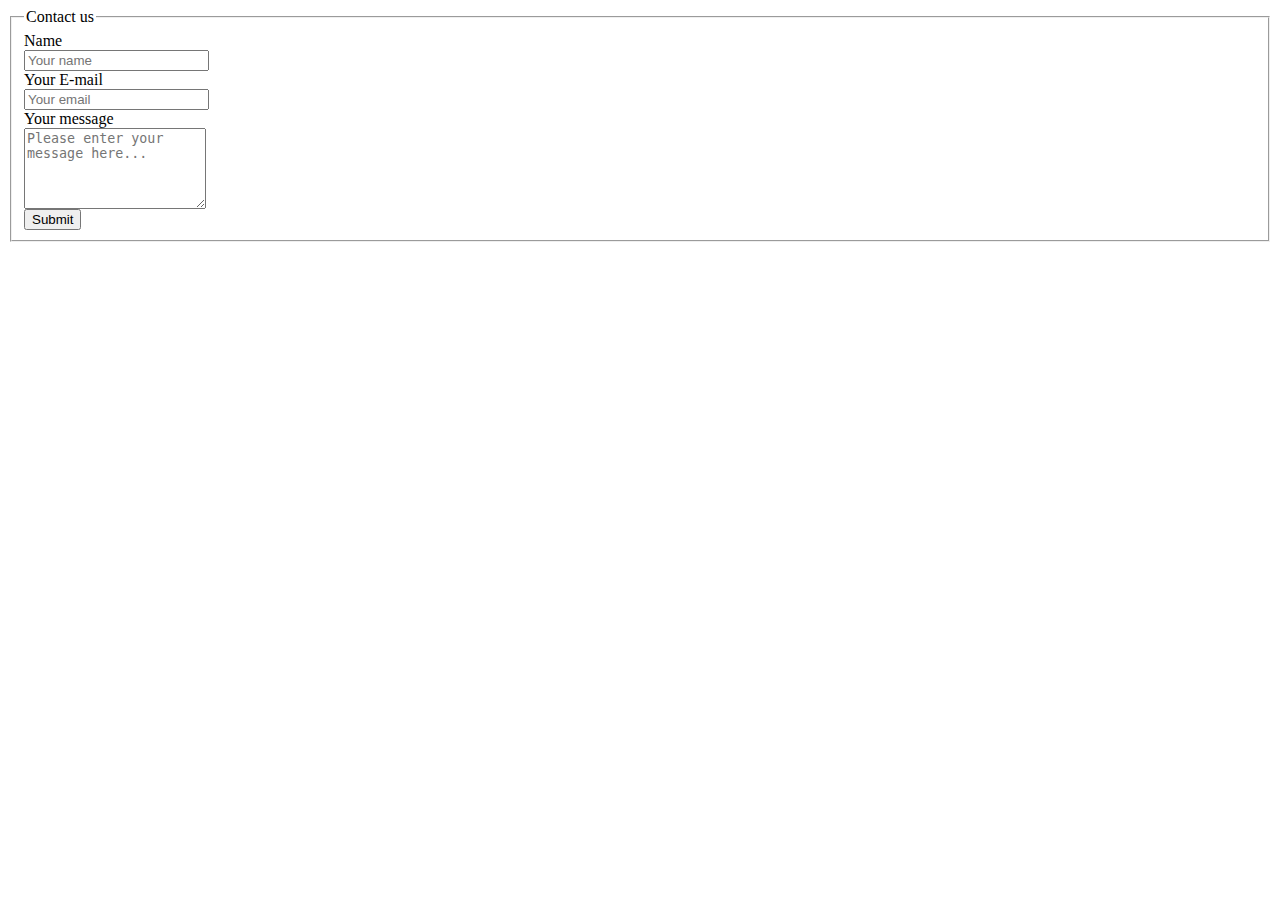
==== docs/index.html @ 9e226d65 "added webpages" ====
<html>
    
    <head>
        <link rel="stylesheet" href="https://maxcdn.bootstrapcdn.com/bootstrap/4.0.0-beta.2/css/bootstrap.min.css" integrity="sha384-PsH8R72JQ3SOdhVi3uxftmaW6Vc51MKb0q5P2rRUpPvrszuE4W1povHYgTpBfshb"
            crossorigin="anonymous">
        <link rel="stylesheet" href="css/formatting.css">
        <link href="https://fonts.googleapis.com/css?family=Open+Sans" rel="stylesheet">
    </head>
    
    
    
    <body>
         
        <div class="container">
            <div class="row">
                <div class="col-md-6 col-md-offset-3">
                  <div class="well well-sm">
                    <form class="form-horizontal" action="" method="post">
                    <fieldset>
                      <legend class="text-center">Contact us</legend>
              
                      <!-- Name input-->
                      <div class="form-group">
                        <label class="col-md-3 control-label" for="name">Name</label>
                        <div class="col-md-9">
                          <input id="name" name="name" type="text" placeholder="Your name" class="form-control">
                        </div>
                      </div>
              
                      <!-- Email input-->
                      <div class="form-group">
                        <label class="col-md-3 control-label" for="email">Your E-mail</label>
                        <div class="col-md-9">
                          <input id="email" name="email" type="text" placeholder="Your email" class="form-control">
                        </div>
                      </div>
              
                      <!-- Message body -->
                      <div class="form-group">
                        <label class="col-md-3 control-label" for="message">Your message</label>
                        <div class="col-md-9">
                          <textarea class="form-control" id="message" name="message" placeholder="Please enter your message here..." rows="5"></textarea>
                        </div>
                      </div>
              
                      <!-- Form actions -->
                      <div class="form-group">
                        <div class="col-md-12 text-right">
                          <button type="submit" class="btn btn-primary btn-lg">Submit</button>
                        </div>
                      </div>
                    </fieldset>
                    </form>
                  </div>
                </div>
            </div>
          </div>         
    
    
        <script src="https://code.jquery.com/jquery-3.2.1.slim.min.js" integrity="sha384-KJ3o2DKtIkvYIK3UENzmM7KCkRr/rE9/Qpg6aAZGJwFDMVNA/GpGFF93hXpG5KkN"
            crossorigin="anonymous"></script>
        <script src="https://cdnjs.cloudflare.com/ajax/libs/popper.js/1.12.3/umd/popper.min.js" integrity="sha384-vFJXuSJphROIrBnz7yo7oB41mKfc8JzQZiCq4NCceLEaO4IHwicKwpJf9c9IpFgh"
            crossorigin="anonymous"></script>
        <script src="https://maxcdn.bootstrapcdn.com/bootstrap/4.0.0-beta.2/js/bootstrap.min.js" integrity="sha384-alpBpkh1PFOepccYVYDB4do5UnbKysX5WZXm3XxPqe5iKTfUKjNkCk9SaVuEZflJ"
            crossorigin="anonymous"></script>
    </body>
    
    </html>
---- docs/css/formatting.css ----
p {
    font-family: 'Open Sans', sans-serif;
}

h2 {
    font-family: 'Open Sans', sans-serif;
}

img {
    padding: 3px
}
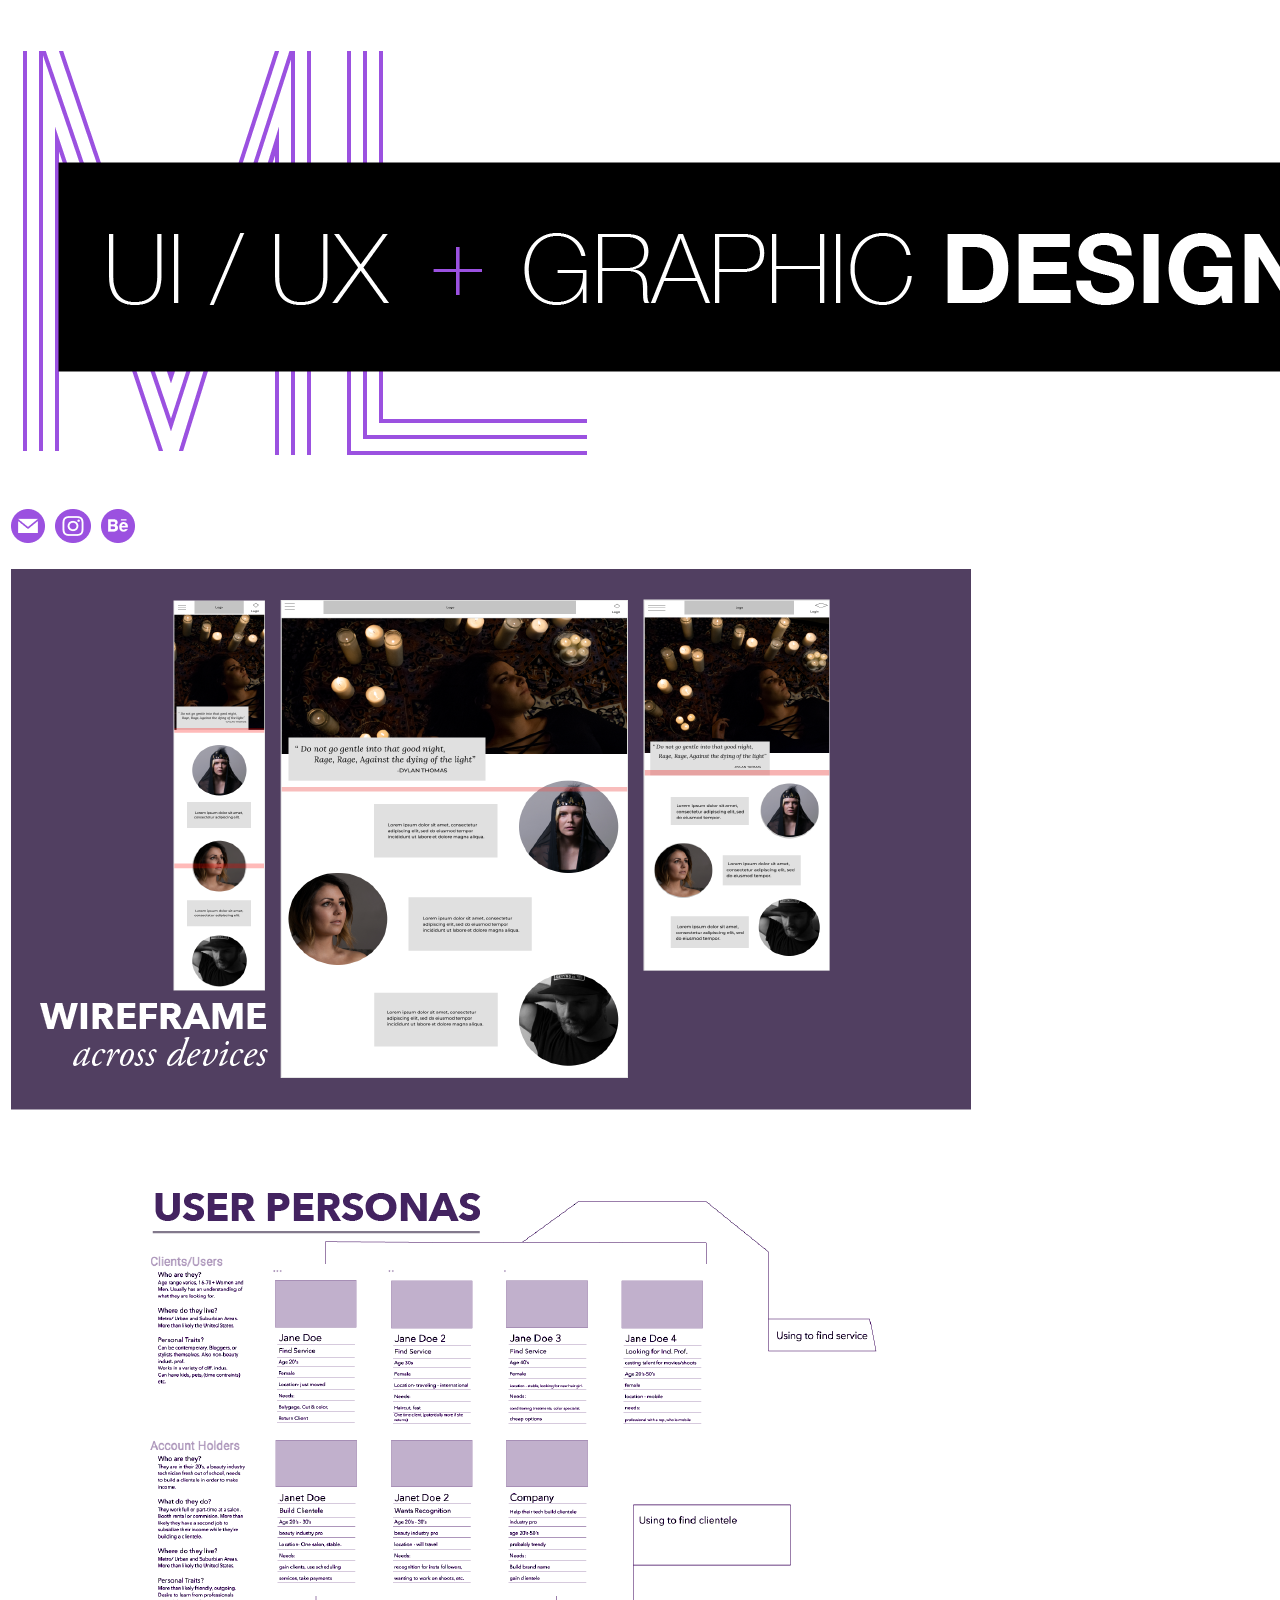
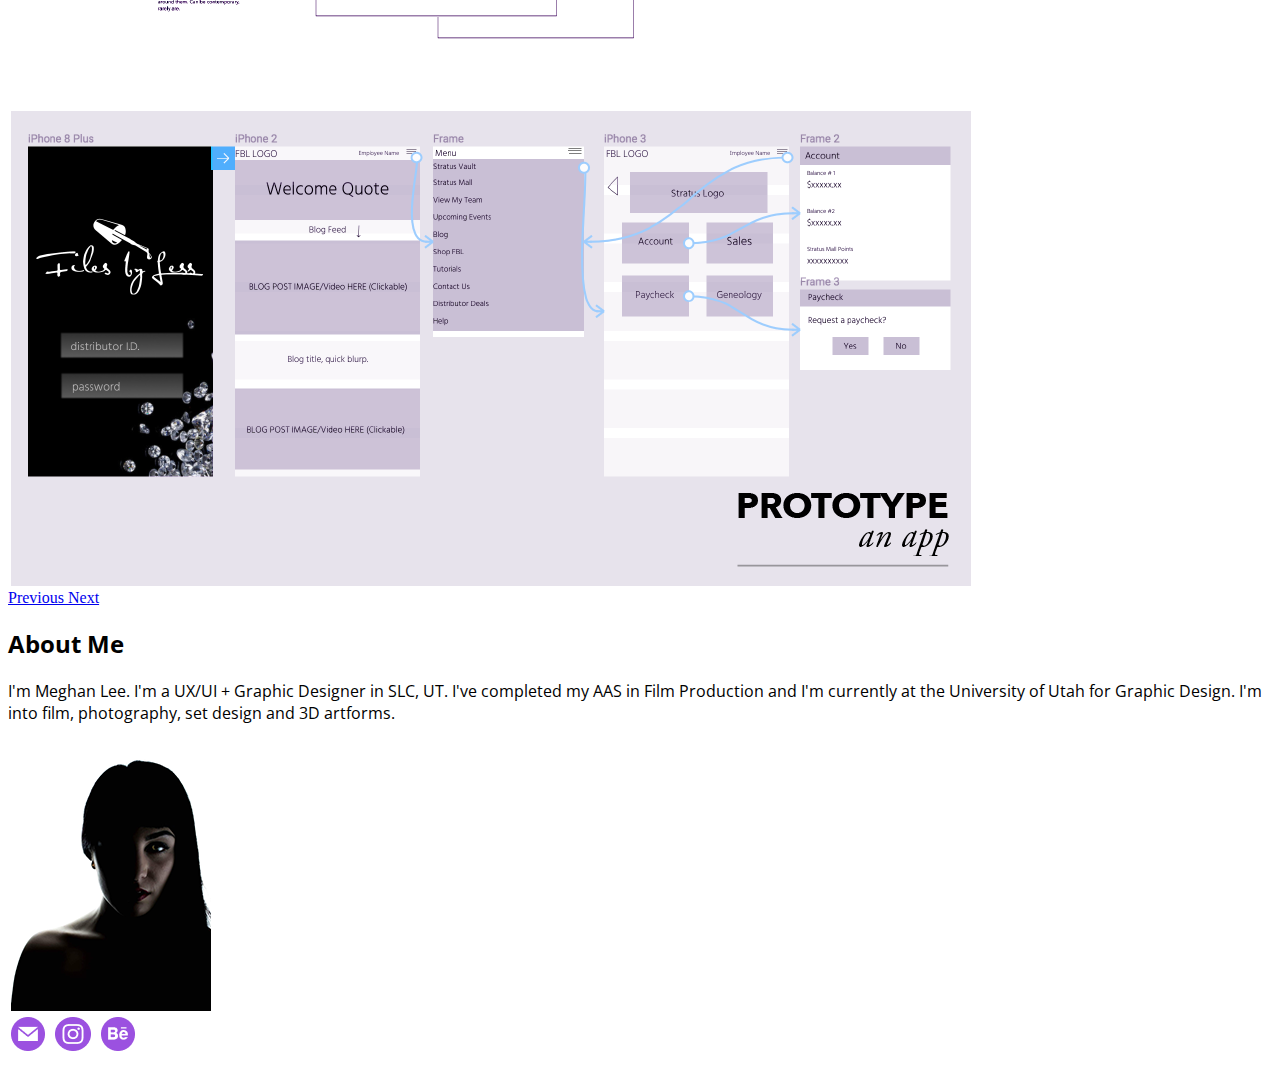
==== commit 32359a8d: "added index" ====
--- a/docs/index.html
+++ b/docs/index.html
@@ -1,68 +1,165 @@
 <html>
-    
-    <head>
-        <link rel="stylesheet" href="https://maxcdn.bootstrapcdn.com/bootstrap/4.0.0-beta.2/css/bootstrap.min.css" integrity="sha384-PsH8R72JQ3SOdhVi3uxftmaW6Vc51MKb0q5P2rRUpPvrszuE4W1povHYgTpBfshb"
-            crossorigin="anonymous">
-        <link rel="stylesheet" href="css/formatting.css">
-        <link href="https://fonts.googleapis.com/css?family=Open+Sans" rel="stylesheet">
-    </head>
-    
-    
-    
-    <body>
-         
-        <div class="container">
-            <div class="row">
-                <div class="col-md-6 col-md-offset-3">
-                  <div class="well well-sm">
-                    <form class="form-horizontal" action="" method="post">
-                    <fieldset>
-                      <legend class="text-center">Contact us</legend>
-              
-                      <!-- Name input-->
-                      <div class="form-group">
-                        <label class="col-md-3 control-label" for="name">Name</label>
-                        <div class="col-md-9">
-                          <input id="name" name="name" type="text" placeholder="Your name" class="form-control">
-                        </div>
-                      </div>
-              
-                      <!-- Email input-->
-                      <div class="form-group">
-                        <label class="col-md-3 control-label" for="email">Your E-mail</label>
-                        <div class="col-md-9">
-                          <input id="email" name="email" type="text" placeholder="Your email" class="form-control">
-                        </div>
-                      </div>
-              
-                      <!-- Message body -->
-                      <div class="form-group">
-                        <label class="col-md-3 control-label" for="message">Your message</label>
-                        <div class="col-md-9">
-                          <textarea class="form-control" id="message" name="message" placeholder="Please enter your message here..." rows="5"></textarea>
-                        </div>
-                      </div>
-              
-                      <!-- Form actions -->
-                      <div class="form-group">
-                        <div class="col-md-12 text-right">
-                          <button type="submit" class="btn btn-primary btn-lg">Submit</button>
-                        </div>
-                      </div>
-                    </fieldset>
-                    </form>
-                  </div>
+
+<head>
+    <link rel="stylesheet" href="https://maxcdn.bootstrapcdn.com/bootstrap/4.0.0-beta.2/css/bootstrap.min.css" integrity="sha384-PsH8R72JQ3SOdhVi3uxftmaW6Vc51MKb0q5P2rRUpPvrszuE4W1povHYgTpBfshb"
+        crossorigin="anonymous">
+    <link rel="stylesheet" href="css/formatting.css">
+    <link href="https://fonts.googleapis.com/css?family=Open+Sans" rel="stylesheet">
+</head>
+
+
+
+<body>
+    <div class="container-fluid">
+        <div class="row align-items-end">
+            <div class="col-md">
+                <img class="float-left img-fluid" src="img/logo@4x.png" alt="logo">
+            </div>
+            <div class="col-sm">
+                    <a href="PUT GMAIL THING HERE">
+                <img class="img-fluid float-right" src="img/iconmonstr-email-10.png" alt="first icon"></a>
+                <a href="https://www.instagram.com/mghnnl/">
+                <img class="img-fluid float-right" src="img/iconmonstr-instagram-14.png" alt="insta icon"></a>
+                <a href="https://www.behance.net/meghanlyd871">
+                <img class="img-fluid float-right" src="img/iconmonstr-behance-4.png" alt="behance icon"></a>
+            </div>
+        </div>
+    </div>
+
+
+    <div class="container-fluid">
+        <div class="row">
+            <div class="col-xl">
+                <p></p>
+            </div>
+        </div>
+
+    </div>
+
+
+
+    <div>
+
+        <div id="carouselExampleControls" class="carousel slide" data-ride="carousel">
+            <div class="carousel-inner">
+                <div class="carousel-item active">
+                        <a href="thirdindex.html">
+                    <img class="d-block w-100" src="img/WFFR4small.png" alt="First slide"></a>
+                </div>
+                <div class="carousel-item">
+                        <a href="https://www.w3schools.com">
+                    <img class="d-block w-100" src="img/RUP1.png" alt="Second slide"></a>
+                </div>
+                <div class="carousel-item">
+                        <a href="https://www.w3schools.com">
+                    <img class="d-block w-100" src="img/FBLPRsmalls.png" alt="Third slide"></a>
                 </div>
             </div>
-          </div>         
-    
-    
-        <script src="https://code.jquery.com/jquery-3.2.1.slim.min.js" integrity="sha384-KJ3o2DKtIkvYIK3UENzmM7KCkRr/rE9/Qpg6aAZGJwFDMVNA/GpGFF93hXpG5KkN"
-            crossorigin="anonymous"></script>
-        <script src="https://cdnjs.cloudflare.com/ajax/libs/popper.js/1.12.3/umd/popper.min.js" integrity="sha384-vFJXuSJphROIrBnz7yo7oB41mKfc8JzQZiCq4NCceLEaO4IHwicKwpJf9c9IpFgh"
-            crossorigin="anonymous"></script>
-        <script src="https://maxcdn.bootstrapcdn.com/bootstrap/4.0.0-beta.2/js/bootstrap.min.js" integrity="sha384-alpBpkh1PFOepccYVYDB4do5UnbKysX5WZXm3XxPqe5iKTfUKjNkCk9SaVuEZflJ"
-            crossorigin="anonymous"></script>
-    </body>
-    
-    </html>+            <a class="carousel-control-prev" href="#carouselExampleControls" role="button" data-slide="prev">
+                <span class="carousel-control-prev-icon" aria-hidden="true"></span>
+                <span class="sr-only">Previous</span>
+            </a>
+            <a class="carousel-control-next" href="#carouselExampleControls" role="button" data-slide="next">
+                <span class="carousel-control-next-icon" aria-hidden="true"></span>
+                <span class="sr-only">Next</span>
+            </a>
+        </div>
+
+
+
+
+    </div>
+
+
+
+
+
+    <div class="container-fluid">
+        <div class="row">
+            <div class="col-xl">
+                <p></p>
+            </div>
+        </div>
+        <div class="row">
+            <div class="col-xl">
+                <p></p>
+                <p></p>
+                <p></p>
+                <p></p>
+            </div>
+        </div>
+    </div>
+
+
+    <div class="row">
+        <div class="col-10">
+            <p></p>
+        </div>
+
+        <div class="col-2 align-right">
+            <h2>About Me</h2>
+        </div>
+    </div>
+    <div>
+        <div class="row">
+            <div class="col-1"></div>
+                <div class="col-3">
+                        <p>
+                                I'm Meghan Lee. I'm a UX/UI + Graphic Designer in SLC, UT. I've completed my AAS in Film Production and I'm currently at
+                                the University of Utah for Graphic Design. I'm into film, photography, set design and 3D artforms.
+                            </p>
+                </div>
+                        
+<div class="col-1"></div>
+            <div class="col-7">
+                <img src="img/selfie.png" alt="selfie" class="img-thumbnail float-right">
+            </div>
+
+
+
+           
+
+<div class="container">
+<div class="row">
+    <div class="col-4"></div>
+   <div class="col-6 align-center">
+        <a href="PUT GMAIL THING HERE">
+                <img class="img-fluid" src="img/iconmonstr-email-10.png" alt="first icon"></a>
+                <a href="https://www.instagram.com/mghnnl/">
+                <img class="img-fluid" src="img/iconmonstr-instagram-14.png" alt="insta icon"></a>
+                <a href="https://www.behance.net/meghanlyd871">
+                <img class="img-fluid" src="img/iconmonstr-behance-4.png" alt="twitter icon"></a>
+                
+            </div>
+            <div class="col-4"></div>
+        </div>
+    </div>
+           
+
+            </div>
+        </div>
+    </div>
+    </div>
+
+
+
+
+
+
+
+
+    </div>
+
+
+
+
+
+    <script src="https://code.jquery.com/jquery-3.2.1.slim.min.js" integrity="sha384-KJ3o2DKtIkvYIK3UENzmM7KCkRr/rE9/Qpg6aAZGJwFDMVNA/GpGFF93hXpG5KkN"
+        crossorigin="anonymous"></script>
+    <script src="https://cdnjs.cloudflare.com/ajax/libs/popper.js/1.12.3/umd/popper.min.js" integrity="sha384-vFJXuSJphROIrBnz7yo7oB41mKfc8JzQZiCq4NCceLEaO4IHwicKwpJf9c9IpFgh"
+        crossorigin="anonymous"></script>
+    <script src="https://maxcdn.bootstrapcdn.com/bootstrap/4.0.0-beta.2/js/bootstrap.min.js" integrity="sha384-alpBpkh1PFOepccYVYDB4do5UnbKysX5WZXm3XxPqe5iKTfUKjNkCk9SaVuEZflJ"
+        crossorigin="anonymous"></script>
+</body>
+
+</html>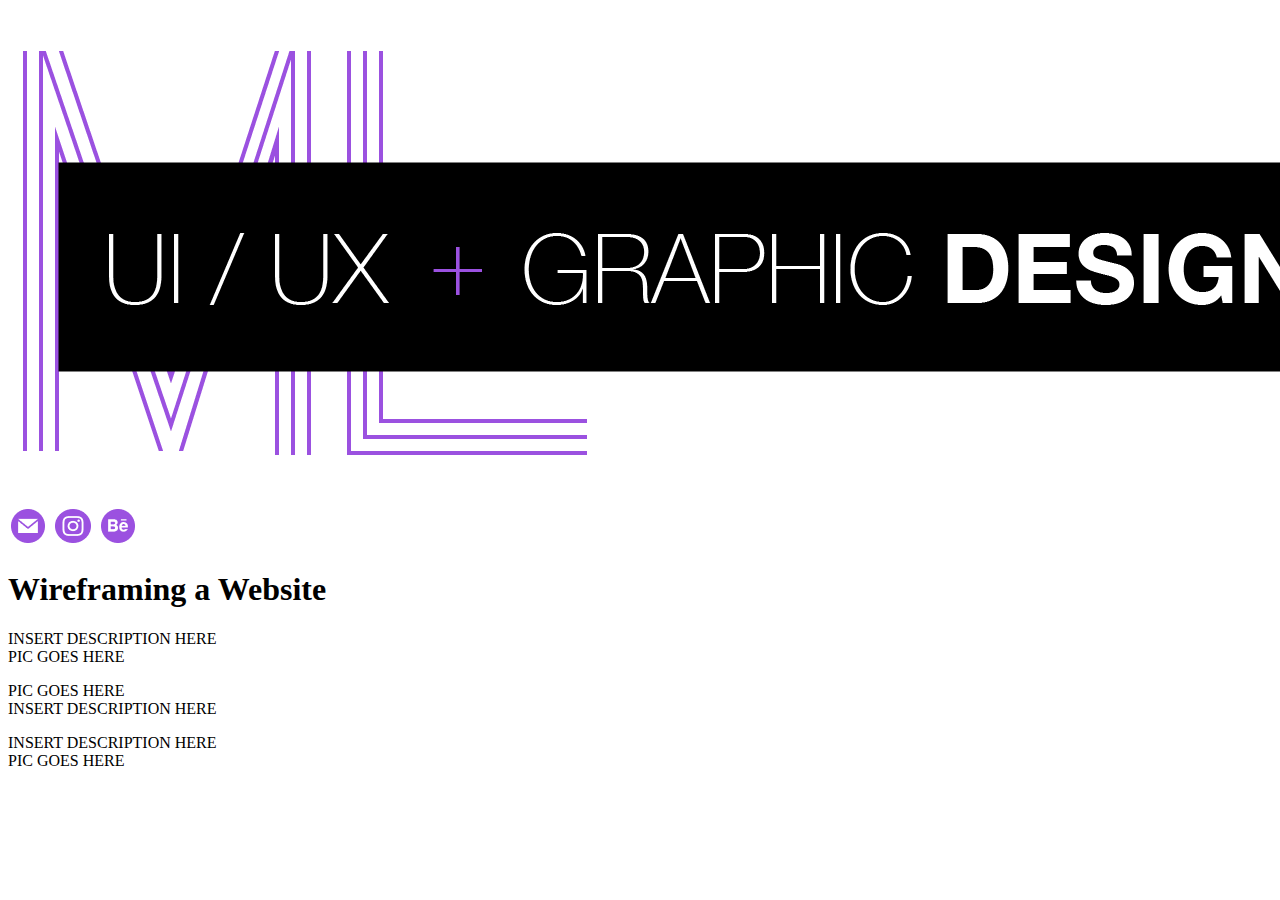
==== commit 0ab7e2f4: "moved to corrct folder" ====
--- a/docs/index.html
+++ b/docs/index.html
@@ -1,165 +1,153 @@
 <html>
-
-<head>
-    <link rel="stylesheet" href="https://maxcdn.bootstrapcdn.com/bootstrap/4.0.0-beta.2/css/bootstrap.min.css" integrity="sha384-PsH8R72JQ3SOdhVi3uxftmaW6Vc51MKb0q5P2rRUpPvrszuE4W1povHYgTpBfshb"
-        crossorigin="anonymous">
-    <link rel="stylesheet" href="css/formatting.css">
-    <link href="https://fonts.googleapis.com/css?family=Open+Sans" rel="stylesheet">
-</head>
-
-
-
-<body>
-    <div class="container-fluid">
-        <div class="row align-items-end">
-            <div class="col-md">
-                <img class="float-left img-fluid" src="img/logo@4x.png" alt="logo">
-            </div>
-            <div class="col-sm">
-                    <a href="PUT GMAIL THING HERE">
-                <img class="img-fluid float-right" src="img/iconmonstr-email-10.png" alt="first icon"></a>
-                <a href="https://www.instagram.com/mghnnl/">
-                <img class="img-fluid float-right" src="img/iconmonstr-instagram-14.png" alt="insta icon"></a>
-                <a href="https://www.behance.net/meghanlyd871">
-                <img class="img-fluid float-right" src="img/iconmonstr-behance-4.png" alt="behance icon"></a>
-            </div>
-        </div>
-    </div>
-
-
-    <div class="container-fluid">
-        <div class="row">
-            <div class="col-xl">
-                <p></p>
-            </div>
-        </div>
-
-    </div>
-
-
-
-    <div>
-
-        <div id="carouselExampleControls" class="carousel slide" data-ride="carousel">
-            <div class="carousel-inner">
-                <div class="carousel-item active">
-                        <a href="thirdindex.html">
-                    <img class="d-block w-100" src="img/WFFR4small.png" alt="First slide"></a>
+    
+    <head>
+        <link rel="stylesheet" href="https://maxcdn.bootstrapcdn.com/bootstrap/4.0.0-beta.2/css/bootstrap.min.css" integrity="sha384-PsH8R72JQ3SOdhVi3uxftmaW6Vc51MKb0q5P2rRUpPvrszuE4W1povHYgTpBfshb"
+            crossorigin="anonymous">
+        <link rel="stylesheet" href="css/formatting.css">
+        <link href="https://fonts.googleapis.com/css?family=Open+Sans" rel="stylesheet">
+    </head>
+    
+    
+    
+    <body>
+            <div class="container-fluid">
+                    <div class="row align-items-end">
+                        <div class="col-md">
+                            <img class="float-left img-fluid" src="img/logo@4x.png" alt="logo">
+                        </div>
+                        <div class="col-sm">
+                            <img class="img-fluid float-right" src="img/iconmonstr-email-10.png" alt="first icon">
+            
+                            <img class="img-fluid float-right" src="img/iconmonstr-instagram-14.png" alt="insta icon">
+            
+                            <img class="img-fluid float-right" src="img/iconmonstr-behance-4.png" alt="twitter icon">
+                        </div>
+                    </div>
                 </div>
-                <div class="carousel-item">
-                        <a href="https://www.w3schools.com">
-                    <img class="d-block w-100" src="img/RUP1.png" alt="Second slide"></a>
+            
+            
+                <div class="container-fluid">
+                    <div class="row">
+                        <div class="col-xl">
+                            <p></p>
+                        </div>
+                    </div>
+            
                 </div>
-                <div class="carousel-item">
-                        <a href="https://www.w3schools.com">
-                    <img class="d-block w-100" src="img/FBLPRsmalls.png" alt="Third slide"></a>
-                </div>
-            </div>
-            <a class="carousel-control-prev" href="#carouselExampleControls" role="button" data-slide="prev">
-                <span class="carousel-control-prev-icon" aria-hidden="true"></span>
-                <span class="sr-only">Previous</span>
-            </a>
-            <a class="carousel-control-next" href="#carouselExampleControls" role="button" data-slide="next">
-                <span class="carousel-control-next-icon" aria-hidden="true"></span>
-                <span class="sr-only">Next</span>
-            </a>
-        </div>
-
-
-
-
-    </div>
-
-
-
-
-
-    <div class="container-fluid">
-        <div class="row">
-            <div class="col-xl">
-                <p></p>
-            </div>
-        </div>
-        <div class="row">
-            <div class="col-xl">
-                <p></p>
-                <p></p>
-                <p></p>
-                <p></p>
-            </div>
-        </div>
-    </div>
-
-
-    <div class="row">
-        <div class="col-10">
-            <p></p>
-        </div>
-
-        <div class="col-2 align-right">
-            <h2>About Me</h2>
-        </div>
-    </div>
-    <div>
-        <div class="row">
-            <div class="col-1"></div>
-                <div class="col-3">
-                        <p>
-                                I'm Meghan Lee. I'm a UX/UI + Graphic Designer in SLC, UT. I've completed my AAS in Film Production and I'm currently at
-                                the University of Utah for Graphic Design. I'm into film, photography, set design and 3D artforms.
-                            </p>
-                </div>
+    
+    
+                <div class="row">
+                        <div class="col"></div>
+                        <div class="col">
+                          <h1>Wireframing a Website</h1>
+                        </div>
+                        <div class="col"></div>
+                      </div>
+                      <div class="container-fluid">
+                            <div class="row">
+                                <div class="col-xl">
+                                    <p></p>
+                                </div>
+                            </div>
+                    
+                        </div>
+                        <div class="container-fluid">
+                                <div class="row">
+                                    <div class="col-xl">
+                                        <p></p>
+                                    </div>
+                                </div>
                         
-<div class="col-1"></div>
-            <div class="col-7">
-                <img src="img/selfie.png" alt="selfie" class="img-thumbnail float-right">
-            </div>
-
-
-
-           
-
-<div class="container">
-<div class="row">
-    <div class="col-4"></div>
-   <div class="col-6 align-center">
-        <a href="PUT GMAIL THING HERE">
-                <img class="img-fluid" src="img/iconmonstr-email-10.png" alt="first icon"></a>
-                <a href="https://www.instagram.com/mghnnl/">
-                <img class="img-fluid" src="img/iconmonstr-instagram-14.png" alt="insta icon"></a>
-                <a href="https://www.behance.net/meghanlyd871">
-                <img class="img-fluid" src="img/iconmonstr-behance-4.png" alt="twitter icon"></a>
-                
-            </div>
-            <div class="col-4"></div>
-        </div>
-    </div>
-           
-
-            </div>
-        </div>
-    </div>
-    </div>
-
-
-
-
-
-
-
-
-    </div>
-
-
-
-
-
-    <script src="https://code.jquery.com/jquery-3.2.1.slim.min.js" integrity="sha384-KJ3o2DKtIkvYIK3UENzmM7KCkRr/rE9/Qpg6aAZGJwFDMVNA/GpGFF93hXpG5KkN"
-        crossorigin="anonymous"></script>
-    <script src="https://cdnjs.cloudflare.com/ajax/libs/popper.js/1.12.3/umd/popper.min.js" integrity="sha384-vFJXuSJphROIrBnz7yo7oB41mKfc8JzQZiCq4NCceLEaO4IHwicKwpJf9c9IpFgh"
-        crossorigin="anonymous"></script>
-    <script src="https://maxcdn.bootstrapcdn.com/bootstrap/4.0.0-beta.2/js/bootstrap.min.js" integrity="sha384-alpBpkh1PFOepccYVYDB4do5UnbKysX5WZXm3XxPqe5iKTfUKjNkCk9SaVuEZflJ"
-        crossorigin="anonymous"></script>
-</body>
-
-</html>+                            </div>
+    
+                           <div class="container-fluid"> 
+                               <div class="row">
+                                   <div class="col-1"></div>
+                                    <div class="col-7">
+                                      INSERT DESCRIPTION HERE
+                                    </div>
+                                    <div class="col-3">
+                                      PIC GOES HERE
+                                    </div>
+                                <div class="col-1"></div>
+                                  </div>
+                                </div>
+    
+    
+                                
+    
+    
+                                <div class="container-fluid">
+                                        <div class="row">
+                                            <div class="col-xl">
+                                                <p></p>
+                                            </div>
+                                        </div>
+                                
+                                    </div>
+    
+    
+    
+    
+    
+                                <div class="container-fluid"> 
+                                        <div class="row">
+                                            <div class="col-1"></div>
+                                            <div class="col-3">
+                                                    PIC GOES HERE
+                                                  </div>
+                                             <div class="col-7">
+                                               INSERT DESCRIPTION HERE
+                                             </div>
+                                        
+                                         <div class="col-1"></div>
+                                           </div>
+                                         </div>
+    
+    
+    
+    
+                                         <div class="container-fluid">
+                                                <div class="row">
+                                                    <div class="col-xl">
+                                                        <p></p>
+                                                    </div>
+                                                </div>
+                                        
+                                            </div>
+    
+    
+    
+    
+                                         <div class="container-fluid"> 
+                                                <div class="row">
+                                                    <div class="col-1"></div>
+                                                     <div class="col-7">
+                                                       INSERT DESCRIPTION HERE
+                                                     </div>
+                                                     <div class="col-3">
+                                                       PIC GOES HERE
+                                                     </div>
+                                                 <div class="col-1"></div>
+                                                   </div>
+                                                 </div>
+    
+                                                 <div class="container-fluid">
+                                                        <div class="row">
+                                                            <div class="col-xl">
+                                                                <p></p>
+                                                            </div>
+                                                        </div>
+                                                
+                                                    </div>
+    
+    
+        <script src="https://code.jquery.com/jquery-3.2.1.slim.min.js" integrity="sha384-KJ3o2DKtIkvYIK3UENzmM7KCkRr/rE9/Qpg6aAZGJwFDMVNA/GpGFF93hXpG5KkN"
+            crossorigin="anonymous"></script>
+        <script src="https://cdnjs.cloudflare.com/ajax/libs/popper.js/1.12.3/umd/popper.min.js" integrity="sha384-vFJXuSJphROIrBnz7yo7oB41mKfc8JzQZiCq4NCceLEaO4IHwicKwpJf9c9IpFgh"
+            crossorigin="anonymous"></script>
+        <script src="https://maxcdn.bootstrapcdn.com/bootstrap/4.0.0-beta.2/js/bootstrap.min.js" integrity="sha384-alpBpkh1PFOepccYVYDB4do5UnbKysX5WZXm3XxPqe5iKTfUKjNkCk9SaVuEZflJ"
+            crossorigin="anonymous"></script>
+    </body>
+    
+    </html>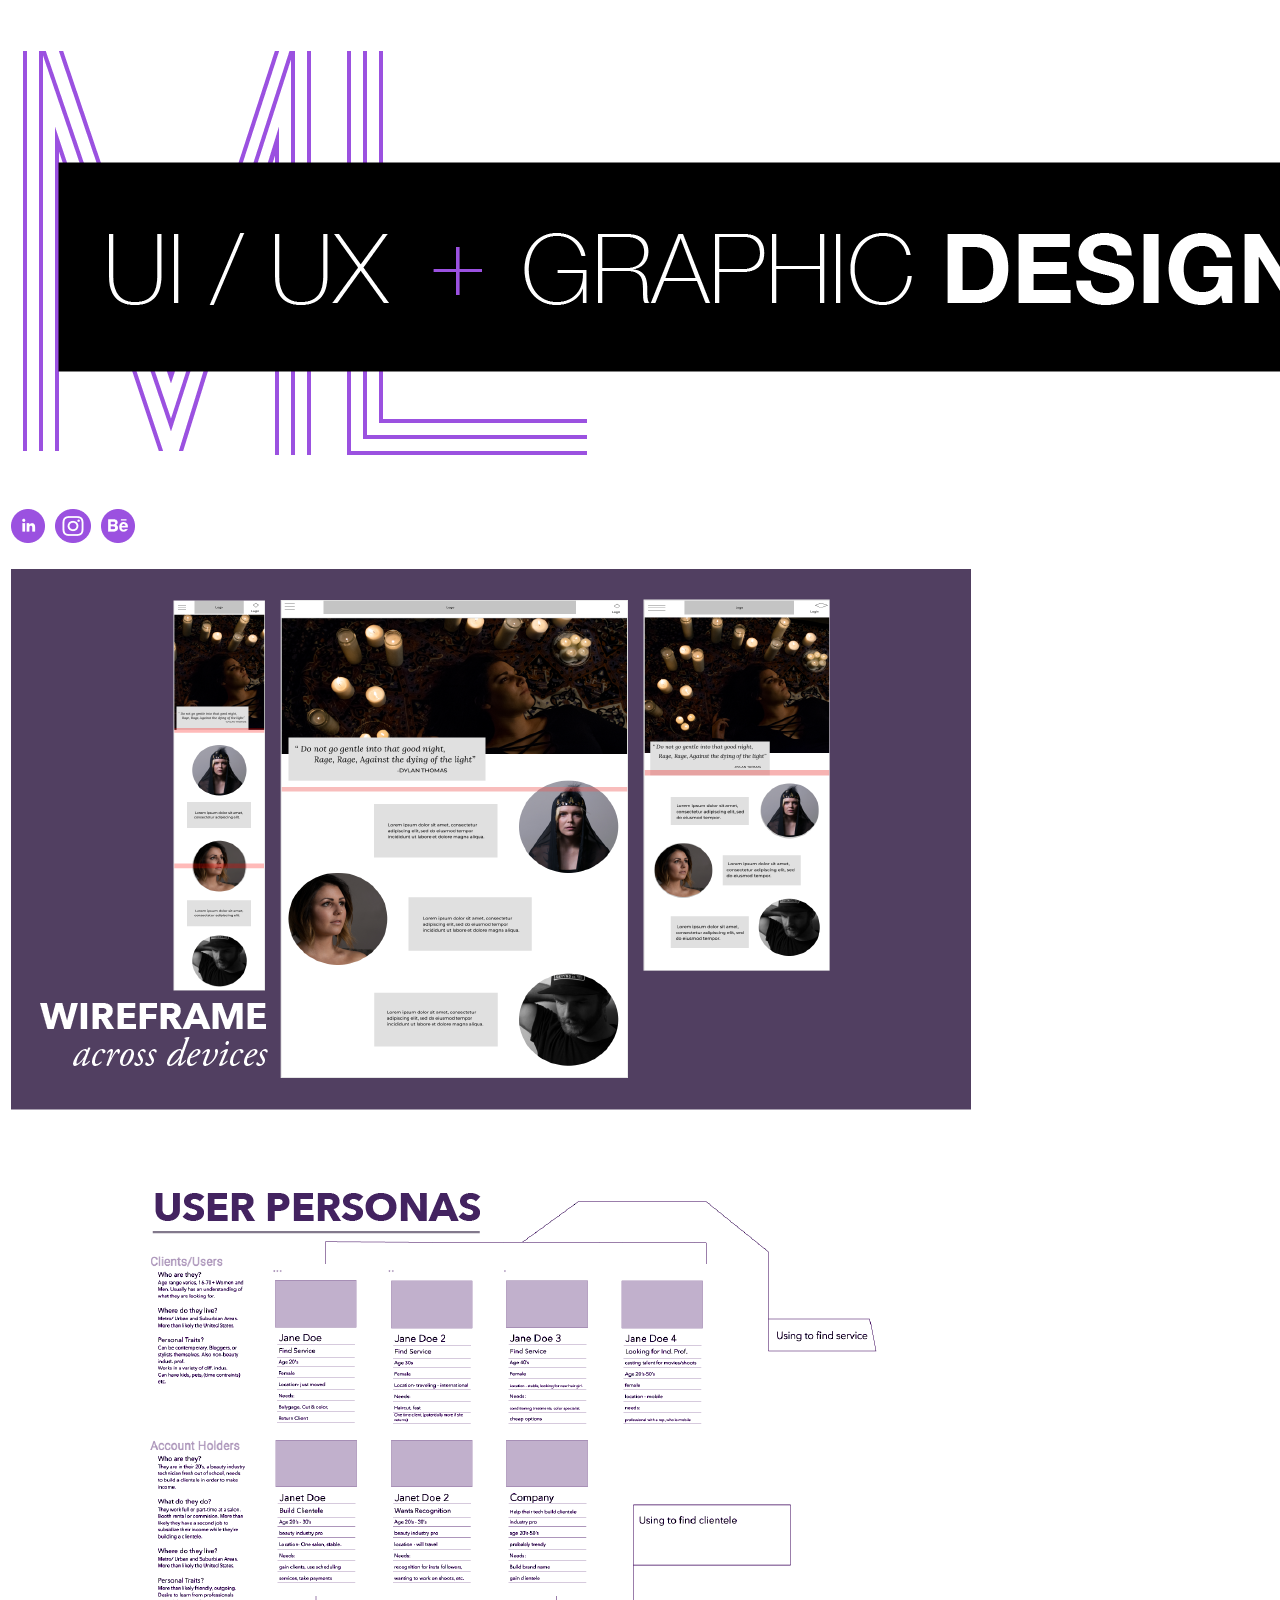
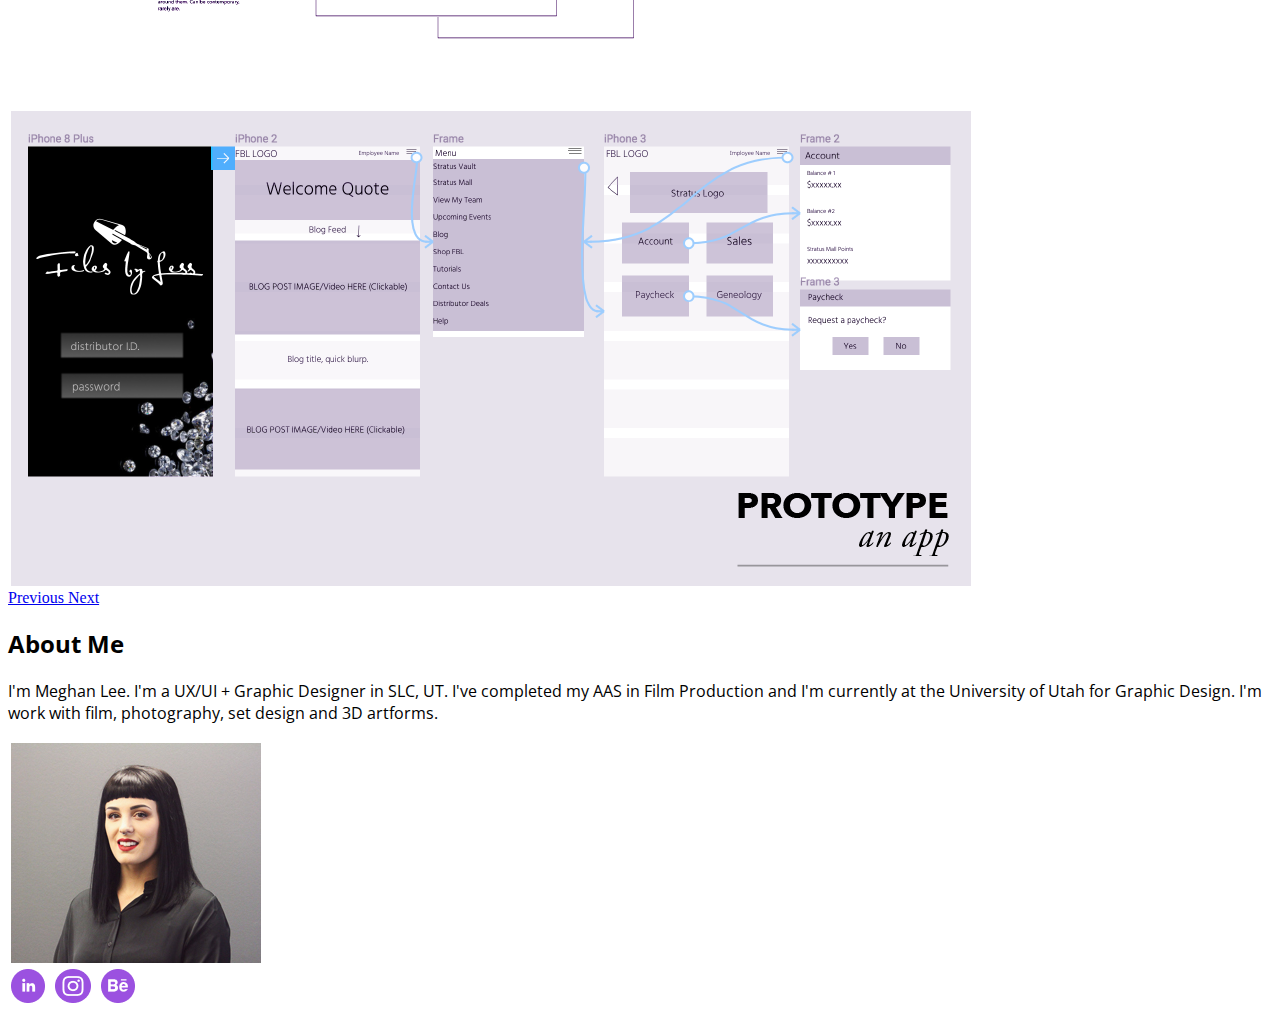
==== commit 6282cf14: "Fixed index.html" ====
--- a/docs/index.html
+++ b/docs/index.html
@@ -1,153 +1,165 @@
 <html>
-    
-    <head>
-        <link rel="stylesheet" href="https://maxcdn.bootstrapcdn.com/bootstrap/4.0.0-beta.2/css/bootstrap.min.css" integrity="sha384-PsH8R72JQ3SOdhVi3uxftmaW6Vc51MKb0q5P2rRUpPvrszuE4W1povHYgTpBfshb"
-            crossorigin="anonymous">
-        <link rel="stylesheet" href="css/formatting.css">
-        <link href="https://fonts.googleapis.com/css?family=Open+Sans" rel="stylesheet">
-    </head>
-    
-    
-    
-    <body>
-            <div class="container-fluid">
-                    <div class="row align-items-end">
-                        <div class="col-md">
-                            <img class="float-left img-fluid" src="img/logo@4x.png" alt="logo">
-                        </div>
-                        <div class="col-sm">
-                            <img class="img-fluid float-right" src="img/iconmonstr-email-10.png" alt="first icon">
-            
-                            <img class="img-fluid float-right" src="img/iconmonstr-instagram-14.png" alt="insta icon">
-            
-                            <img class="img-fluid float-right" src="img/iconmonstr-behance-4.png" alt="twitter icon">
-                        </div>
-                    </div>
+
+<head>
+    <link rel="stylesheet" href="https://maxcdn.bootstrapcdn.com/bootstrap/4.0.0-beta.2/css/bootstrap.min.css" integrity="sha384-PsH8R72JQ3SOdhVi3uxftmaW6Vc51MKb0q5P2rRUpPvrszuE4W1povHYgTpBfshb"
+        crossorigin="anonymous">
+    <link rel="stylesheet" href="css/formatting.css">
+    <link href="https://fonts.googleapis.com/css?family=Open+Sans" rel="stylesheet">
+</head>
+
+
+
+<body>
+    <div class="container-fluid">
+        <div class="row align-items-end">
+            <div class="col-md">
+                <img class="float-left img-fluid" src="img/logo@4x.png" alt="logo">
+            </div>
+            <div class="col-sm">
+                    <a href="https://www.linkedin.com/in/meghanly/">
+                <img class="img-fluid float-right" src="img/iconmonstr-linkedin-4.png" alt="first icon"></a>
+                <a href="https://www.instagram.com/mghnnl/">
+                <img class="img-fluid float-right" src="img/iconmonstr-instagram-14.png" alt="insta icon"></a>
+                <a href="https://www.behance.net/meghanlyd871">
+                <img class="img-fluid float-right" src="img/iconmonstr-behance-4.png" alt="twitter icon"></a>
+            </div>
+        </div>
+    </div>
+
+
+    <div class="container-fluid">
+        <div class="row">
+            <div class="col-xl">
+                <p></p>
+            </div>
+        </div>
+
+    </div>
+
+
+
+    <div>
+
+        <div id="carouselExampleControls" class="carousel slide" data-ride="carousel">
+            <div class="carousel-inner">
+                <div class="carousel-item active">
+                        <a href="thirdindex.html">
+                    <img class="d-block w-100" src="img/WFFR4small.png" alt="First slide"></a>
                 </div>
-            
-            
-                <div class="container-fluid">
-                    <div class="row">
-                        <div class="col-xl">
-                            <p></p>
-                        </div>
-                    </div>
-            
+                <div class="carousel-item">
+                        <a href="secondindex.html">
+                    <img class="d-block w-100" src="img/RUP1.png" alt="Second slide"></a>
                 </div>
-    
-    
-                <div class="row">
-                        <div class="col"></div>
-                        <div class="col">
-                          <h1>Wireframing a Website</h1>
-                        </div>
-                        <div class="col"></div>
-                      </div>
-                      <div class="container-fluid">
-                            <div class="row">
-                                <div class="col-xl">
-                                    <p></p>
-                                </div>
-                            </div>
-                    
-                        </div>
-                        <div class="container-fluid">
-                                <div class="row">
-                                    <div class="col-xl">
-                                        <p></p>
-                                    </div>
-                                </div>
+                <div class="carousel-item">
+                    <img class="d-block w-100" src="img/FBLPRsmalls.png" alt="Third slide">
+                </div>
+            </div>
+            <a class="carousel-control-prev" href="#carouselExampleControls" role="button" data-slide="prev">
+                <span class="carousel-control-prev-icon" aria-hidden="true"></span>
+                <span class="sr-only">Previous</span>
+            </a>
+            <a class="carousel-control-next" href="#carouselExampleControls" role="button" data-slide="next">
+                <span class="carousel-control-next-icon" aria-hidden="true"></span>
+                <span class="sr-only">Next</span>
+            </a>
+        </div>
+
+
+
+
+    </div>
+
+
+
+
+
+    <div class="container-fluid">
+        <div class="row">
+            <div class="col-xl">
+                <p></p>
+            </div>
+        </div>
+        <div class="row">
+            <div class="col-xl">
+                <p></p>
+                <p></p>
+                <p></p>
+                <p></p>
+            </div>
+        </div>
+    </div>
+
+
+    <div class="row">
+        <div class="col-10">
+            <p></p>
+        </div>
+
+        <div class="col-2 align-right">
+            <h2>About Me</h2>
+        </div>
+    </div>
+    <div>
+        <div class="row">
+            <div class="col-1"></div>
+                <div class="col-7">
+                        <p>
+                                I'm Meghan Lee. I'm a UX/UI + Graphic Designer in SLC, UT. I've completed my AAS in Film Production and I'm currently at
+                                the University of Utah for Graphic Design. I'm work with film, photography, set design and 3D artforms.
+                            </p>
+                </div>
                         
-                            </div>
-    
-                           <div class="container-fluid"> 
-                               <div class="row">
-                                   <div class="col-1"></div>
-                                    <div class="col-7">
-                                      INSERT DESCRIPTION HERE
-                                    </div>
-                                    <div class="col-3">
-                                      PIC GOES HERE
-                                    </div>
-                                <div class="col-1"></div>
-                                  </div>
-                                </div>
-    
-    
-                                
-    
-    
-                                <div class="container-fluid">
-                                        <div class="row">
-                                            <div class="col-xl">
-                                                <p></p>
-                                            </div>
-                                        </div>
-                                
-                                    </div>
-    
-    
-    
-    
-    
-                                <div class="container-fluid"> 
-                                        <div class="row">
-                                            <div class="col-1"></div>
-                                            <div class="col-3">
-                                                    PIC GOES HERE
-                                                  </div>
-                                             <div class="col-7">
-                                               INSERT DESCRIPTION HERE
-                                             </div>
-                                        
-                                         <div class="col-1"></div>
-                                           </div>
-                                         </div>
-    
-    
-    
-    
-                                         <div class="container-fluid">
-                                                <div class="row">
-                                                    <div class="col-xl">
-                                                        <p></p>
-                                                    </div>
-                                                </div>
-                                        
-                                            </div>
-    
-    
-    
-    
-                                         <div class="container-fluid"> 
-                                                <div class="row">
-                                                    <div class="col-1"></div>
-                                                     <div class="col-7">
-                                                       INSERT DESCRIPTION HERE
-                                                     </div>
-                                                     <div class="col-3">
-                                                       PIC GOES HERE
-                                                     </div>
-                                                 <div class="col-1"></div>
-                                                   </div>
-                                                 </div>
-    
-                                                 <div class="container-fluid">
-                                                        <div class="row">
-                                                            <div class="col-xl">
-                                                                <p></p>
-                                                            </div>
-                                                        </div>
-                                                
-                                                    </div>
-    
-    
-        <script src="https://code.jquery.com/jquery-3.2.1.slim.min.js" integrity="sha384-KJ3o2DKtIkvYIK3UENzmM7KCkRr/rE9/Qpg6aAZGJwFDMVNA/GpGFF93hXpG5KkN"
-            crossorigin="anonymous"></script>
-        <script src="https://cdnjs.cloudflare.com/ajax/libs/popper.js/1.12.3/umd/popper.min.js" integrity="sha384-vFJXuSJphROIrBnz7yo7oB41mKfc8JzQZiCq4NCceLEaO4IHwicKwpJf9c9IpFgh"
-            crossorigin="anonymous"></script>
-        <script src="https://maxcdn.bootstrapcdn.com/bootstrap/4.0.0-beta.2/js/bootstrap.min.js" integrity="sha384-alpBpkh1PFOepccYVYDB4do5UnbKysX5WZXm3XxPqe5iKTfUKjNkCk9SaVuEZflJ"
-            crossorigin="anonymous"></script>
-    </body>
-    
-    </html>+<div class="col-1"></div>
+            <div class="col-3">
+                <img src="img/mlheadshot-1.jpg" alt="selfie" class="img-thumbnail float-right">
+            </div>
+
+
+
+           
+
+<div class="container">
+<div class="row">
+    <div class="col-4"></div>
+   <div class="col-6 align-center">
+        
+        <a href="https://www.linkedin.com/in/meghanly/">
+            <img class="img-fluid float-right" src="img/iconmonstr-linkedin-4.png" alt="first icon"></a>
+            <a href="https://www.instagram.com/mghnnl/">
+            <img class="img-fluid float-right" src="img/iconmonstr-instagram-14.png" alt="insta icon"></a>
+            <a href="https://www.behance.net/meghanlyd871">
+            <img class="img-fluid float-right" src="img/iconmonstr-behance-4.png" alt="twitter icon"></a>
+                
+            </div>
+            <div class="col-4"></div>
+        </div>
+    </div>
+           
+
+            </div>
+        </div>
+    </div>
+    </div>
+
+
+
+
+
+
+
+
+    </div>
+
+
+
+
+
+    <script src="https://code.jquery.com/jquery-3.2.1.slim.min.js" integrity="sha384-KJ3o2DKtIkvYIK3UENzmM7KCkRr/rE9/Qpg6aAZGJwFDMVNA/GpGFF93hXpG5KkN"
+        crossorigin="anonymous"></script>
+    <script src="https://cdnjs.cloudflare.com/ajax/libs/popper.js/1.12.3/umd/popper.min.js" integrity="sha384-vFJXuSJphROIrBnz7yo7oB41mKfc8JzQZiCq4NCceLEaO4IHwicKwpJf9c9IpFgh"
+        crossorigin="anonymous"></script>
+    <script src="https://maxcdn.bootstrapcdn.com/bootstrap/4.0.0-beta.2/js/bootstrap.min.js" integrity="sha384-alpBpkh1PFOepccYVYDB4do5UnbKysX5WZXm3XxPqe5iKTfUKjNkCk9SaVuEZflJ"
+        crossorigin="anonymous"></script>
+</body>
+
+</html>